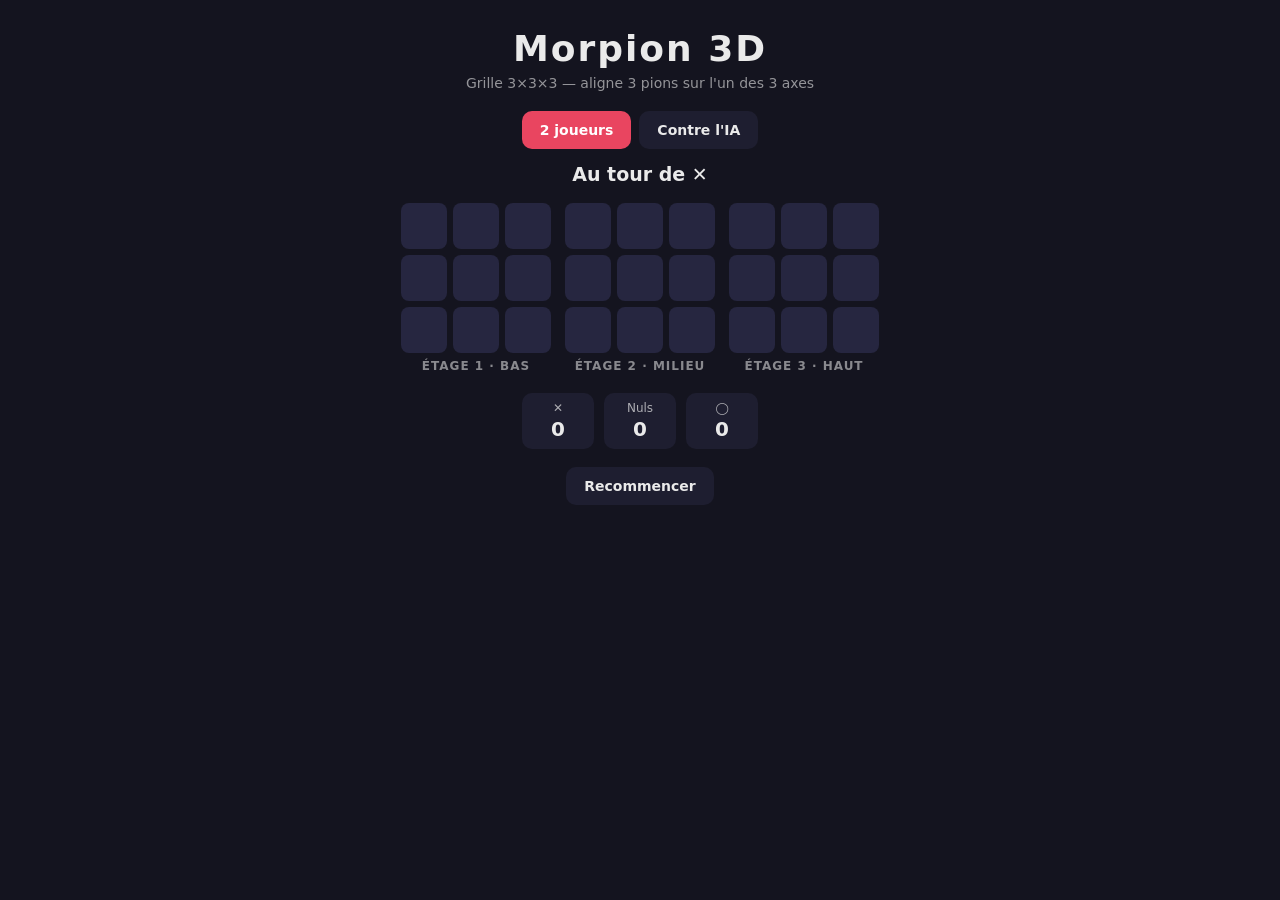
==== morpion-3d/index.html @ 47eb757d "Ajout du morpion 3D (3x3x3, IA alpha-bêta) Co-authored-by: AugustinDavoust <AugustinDavoust@users.no" ====
<!DOCTYPE html>
<html lang="fr">
<head>
  <meta charset="UTF-8">
  <meta name="viewport" content="width=device-width, initial-scale=1.0">
  <title>Morpion 3D</title>
  <link rel="stylesheet" href="style.css">
</head>
<body>
  <main class="container">
    <h1>Morpion 3D</h1>
    <p class="subtitle">Grille 3×3×3 — aligne 3 pions sur l'un des 3 axes</p>

    <div class="mode-selector">
      <button id="mode-pvp" class="mode active">2 joueurs</button>
      <button id="mode-ai" class="mode">Contre l'IA</button>
    </div>

    <div id="ai-options" class="ai-options hidden">
      <button class="level active" data-level="easy">Facile</button>
      <button class="level" data-level="medium">Moyen</button>
      <button class="level" data-level="hard">Difficile</button>
    </div>

    <p id="status" class="status">Au tour de ✕</p>

    <div id="board" class="board"></div>

    <div class="scores">
      <div class="score-box"><span>✕</span><b id="score-x">0</b></div>
      <div class="score-box"><span>Nuls</span><b id="score-draw">0</b></div>
      <div class="score-box"><span>◯</span><b id="score-o">0</b></div>
    </div>

    <button id="reset">Recommencer</button>
  </main>

  <script src="game.js"></script>
</body>
</html>
---- morpion-3d/style.css ----
:root {
  --bg: #14141f;
  --panel: #1e1e30;
  --cell: #262640;
  --accent: #e94560;
  --x-color: #00d9ff;
  --o-color: #ff6b9d;
  --text: #eaeaea;
}

* { box-sizing: border-box; margin: 0; padding: 0; }

body {
  font-family: "Segoe UI", system-ui, sans-serif;
  background: var(--bg);
  color: var(--text);
  min-height: 100vh;
  display: flex;
  justify-content: center;
  user-select: none;
}

.container {
  width: min(96vw, 560px);
  padding: 28px 0;
  text-align: center;
}

h1 {
  font-size: 36px;
  letter-spacing: 2px;
}

.subtitle {
  font-size: 14px;
  opacity: 0.6;
  margin: 6px 0 20px;
}

.mode-selector, .ai-options {
  display: flex;
  justify-content: center;
  gap: 8px;
  margin-bottom: 12px;
}

button {
  font-family: inherit;
  font-size: 14px;
  font-weight: 600;
  color: var(--text);
  background: var(--panel);
  border: 2px solid transparent;
  border-radius: 10px;
  padding: 9px 16px;
  cursor: pointer;
  transition: all 0.15s ease;
}

button:hover { border-color: var(--accent); }

.mode.active, .level.active {
  background: var(--accent);
  color: white;
}

.hidden { display: none; }

.status {
  font-size: 19px;
  font-weight: 600;
  margin: 14px 0;
  min-height: 26px;
}

.board {
  display: flex;
  flex-wrap: wrap;
  justify-content: center;
  gap: 14px;
  margin-bottom: 20px;
}

.layer {
  display: flex;
  flex-direction: column;
  gap: 6px;
}

.layer-grid {
  display: grid;
  grid-template-columns: repeat(3, 1fr);
  gap: 6px;
  width: min(28vw, 150px);
}

.layer-label {
  font-size: 12px;
  font-weight: 600;
  opacity: 0.55;
  letter-spacing: 1px;
  text-transform: uppercase;
}

.cell {
  aspect-ratio: 1;
  background: var(--cell);
  border-radius: 8px;
  font-size: 30px;
  font-weight: 800;
  display: flex;
  align-items: center;
  justify-content: center;
  cursor: pointer;
  transition: background 0.15s ease, transform 0.1s ease;
}

.cell:hover:not(.taken) {
  background: #32325a;
  transform: scale(1.05);
}

.cell.taken { cursor: default; }

.cell.x { color: var(--x-color); }
.cell.o { color: var(--o-color); }

.cell.win {
  background: var(--accent);
  animation: pulse 0.6s ease infinite alternate;
}

@keyframes pulse {
  from { scale: 1; }
  to   { scale: 1.08; }
}

.scores {
  display: flex;
  justify-content: center;
  gap: 10px;
  margin-bottom: 18px;
}

.score-box {
  background: var(--panel);
  border-radius: 10px;
  padding: 8px 18px;
  display: flex;
  flex-direction: column;
  gap: 2px;
  min-width: 72px;
}

.score-box span { font-size: 12px; opacity: 0.7; }
.score-box b { font-size: 20px; }
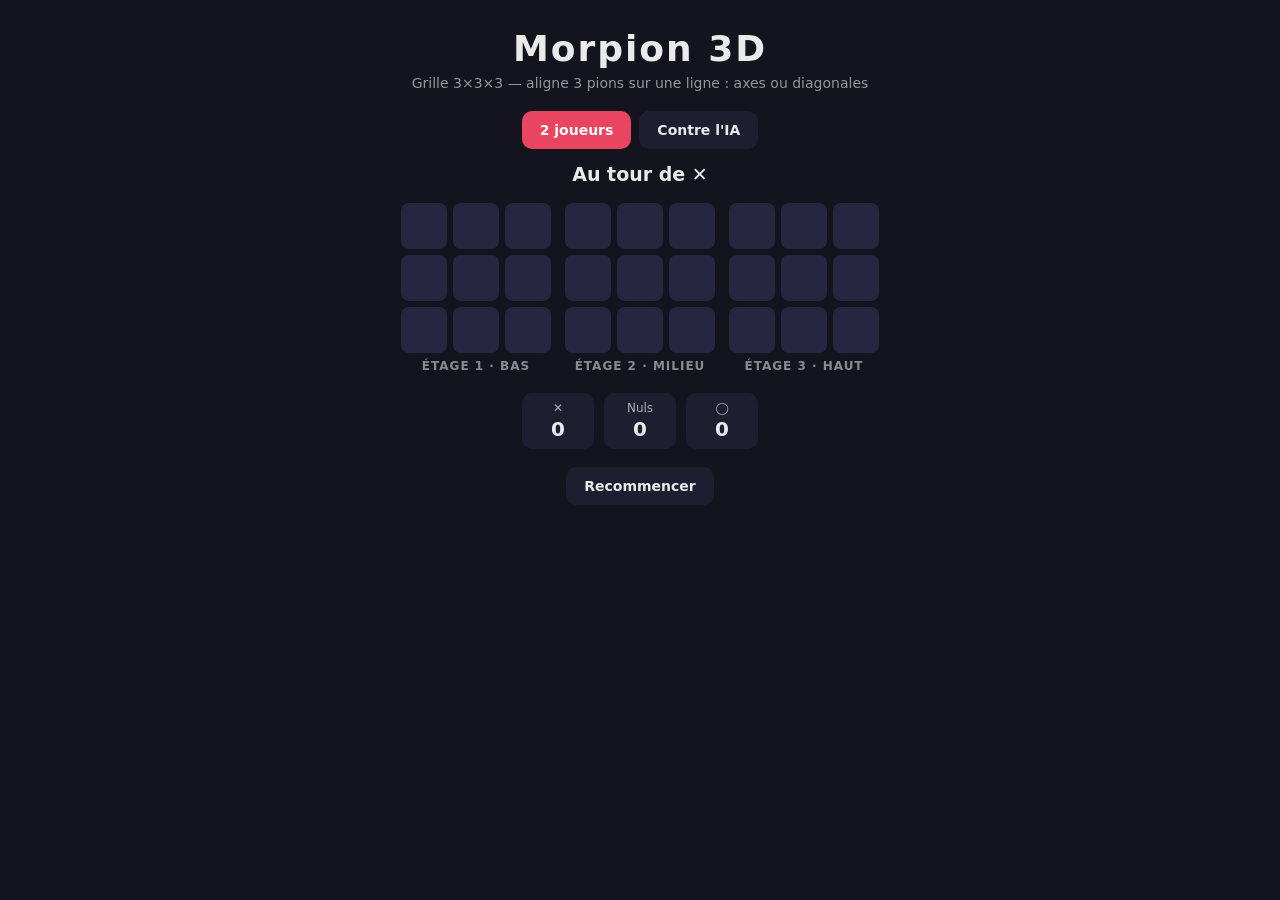
==== commit f22e4e0d: "Morpion 3D : ajout des diagonales (49 lignes gagnantes) et IA durcie Co-authored-by: AugustinDavoust" ====
--- a/morpion-3d/index.html
+++ b/morpion-3d/index.html
@@ -9,7 +9,7 @@
 <body>
   <main class="container">
     <h1>Morpion 3D</h1>
-    <p class="subtitle">Grille 3×3×3 — aligne 3 pions sur l'un des 3 axes</p>
+    <p class="subtitle">Grille 3×3×3 — aligne 3 pions sur une ligne : axes ou diagonales</p>
 
     <div class="mode-selector">
       <button id="mode-pvp" class="mode active">2 joueurs</button>
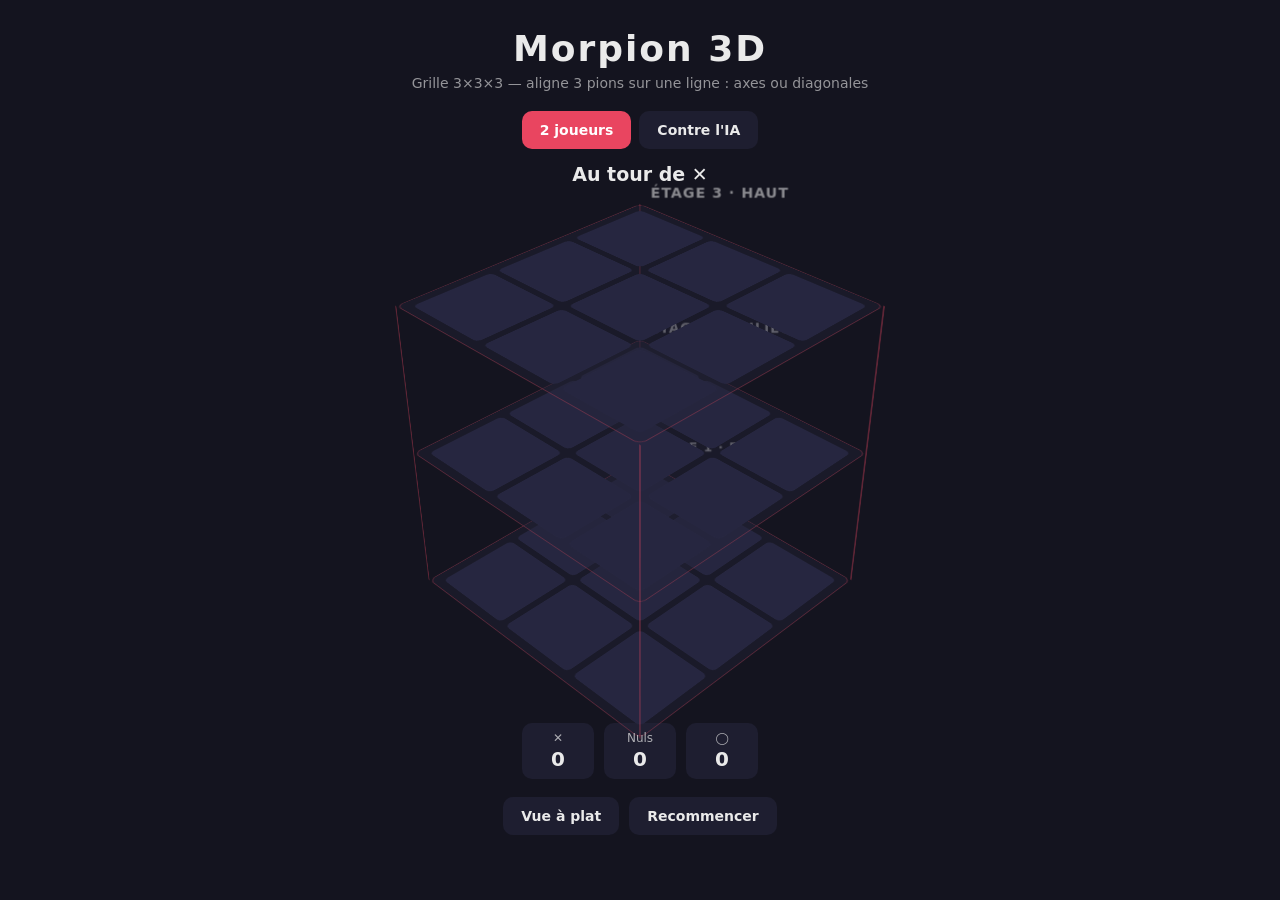
==== commit 71c293e8: "Morpion 3D : interface cube en perspective CSS 3D avec bascule vue à plat Co-authored-by: AugustinDa" ====
--- a/morpion-3d/index.html
+++ b/morpion-3d/index.html
@@ -32,7 +32,10 @@
       <div class="score-box"><span>◯</span><b id="score-o">0</b></div>
     </div>
 
-    <button id="reset">Recommencer</button>
+    <div class="actions">
+      <button id="view-toggle">Vue à plat</button>
+      <button id="reset">Recommencer</button>
+    </div>
   </main>
 
   <script src="game.js"></script>
--- a/morpion-3d/style.css
+++ b/morpion-3d/style.css
@@ -75,55 +75,85 @@
 
 .board {
   display: flex;
-  flex-wrap: wrap;
-  justify-content: center;
-  gap: 14px;
+  justify-content: center;
   margin-bottom: 20px;
 }
 
-.layer {
+.scene {
+  perspective: 1300px;
+  width: min(92vw, 500px);
+  height: min(92vw, 500px);
+  display: flex;
+  align-items: center;
+  justify-content: center;
+}
+
+.cube {
+  --cube: min(56vmin, 320px);
+  --depth: calc(var(--cube) * 0.52);
+  position: relative;
+  width: var(--cube);
+  height: var(--cube);
+  transform-style: preserve-3d;
+  transform: rotateX(55deg) rotateZ(45deg);
+  transition: transform 0.45s ease;
+}
+
+.cube.flat {
+  transform: none;
+  height: auto;
   display: flex;
   flex-direction: column;
-  gap: 6px;
-}
-
-.layer-grid {
+  gap: 12px;
+}
+
+.face {
+  position: absolute;
+  inset: 0;
+  transform: translateZ(calc((var(--z) - 1) * var(--depth)));
+  border: 1px solid rgba(233, 69, 96, 0.3);
+  background: rgba(35, 35, 56, 0.4);
+  border-radius: 8px;
+  padding: calc(var(--cube) * 0.03);
+  transform-style: preserve-3d;
+}
+
+.cube.flat .face {
+  position: relative;
+  inset: auto;
+  transform: none;
+}
+
+.face-grid {
   display: grid;
   grid-template-columns: repeat(3, 1fr);
-  gap: 6px;
-  width: min(28vw, 150px);
-}
-
-.layer-label {
-  font-size: 12px;
-  font-weight: 600;
-  opacity: 0.55;
-  letter-spacing: 1px;
-  text-transform: uppercase;
-}
+  grid-template-rows: repeat(3, 1fr);
+  gap: calc(var(--cube) * 0.025);
+  width: 100%;
+  height: 100%;
+}
+
+.cube.flat .face-grid { height: auto; }
 
 .cell {
-  aspect-ratio: 1;
   background: var(--cell);
-  border-radius: 8px;
-  font-size: 30px;
+  border-radius: 6px;
+  display: flex;
+  align-items: center;
+  justify-content: center;
   font-weight: 800;
-  display: flex;
-  align-items: center;
-  justify-content: center;
+  font-size: calc(var(--cube) * 0.11);
   cursor: pointer;
-  transition: background 0.15s ease, transform 0.1s ease;
-}
-
-.cell:hover:not(.taken) {
-  background: #32325a;
-  transform: scale(1.05);
-}
-
+  transition: background 0.15s ease;
+}
+
+.cell:hover:not(.taken) { background: #32325a; }
 .cell.taken { cursor: default; }
 
 .cell.x { color: var(--x-color); }
 .cell.o { color: var(--o-color); }
+
+.cell.last { box-shadow: 0 0 0 2px var(--accent); }
 
 .cell.win {
   background: var(--accent);
@@ -134,6 +164,45 @@
   from { scale: 1; }
   to   { scale: 1.08; }
 }
+
+.cube:not(.flat) .mark {
+  display: block;
+  transform: rotateZ(-45deg) rotateX(-55deg);
+}
+
+.face-label {
+  position: absolute;
+  top: calc(var(--cube) * -0.1);
+  left: 2px;
+  font-size: calc(var(--cube) * 0.048);
+  font-weight: 700;
+  letter-spacing: 1px;
+  text-transform: uppercase;
+  opacity: 0.55;
+  white-space: nowrap;
+}
+
+.cube:not(.flat) .face-label {
+  transform: rotateZ(-45deg) rotateX(-55deg);
+  transform-origin: left bottom;
+}
+
+.edge {
+  position: absolute;
+  left: 50%;
+  top: 50%;
+  width: 2px;
+  height: calc(var(--depth) * 2);
+  background: rgba(233, 69, 96, 0.35);
+  border-radius: 2px;
+}
+
+.cube.flat .edge { display: none; }
+
+.e1 { transform: translate(-50%, -50%) translate(calc(var(--cube) / -2), calc(var(--cube) / -2)) rotateX(90deg); }
+.e2 { transform: translate(-50%, -50%) translate(calc(var(--cube) / 2), calc(var(--cube) / -2)) rotateX(90deg); }
+.e3 { transform: translate(-50%, -50%) translate(calc(var(--cube) / -2), calc(var(--cube) / 2)) rotateX(90deg); }
+.e4 { transform: translate(-50%, -50%) translate(calc(var(--cube) / 2), calc(var(--cube) / 2)) rotateX(90deg); }
 
 .scores {
   display: flex;
@@ -154,3 +223,9 @@
 
 .score-box span { font-size: 12px; opacity: 0.7; }
 .score-box b { font-size: 20px; }
+
+.actions {
+  display: flex;
+  justify-content: center;
+  gap: 10px;
+}
